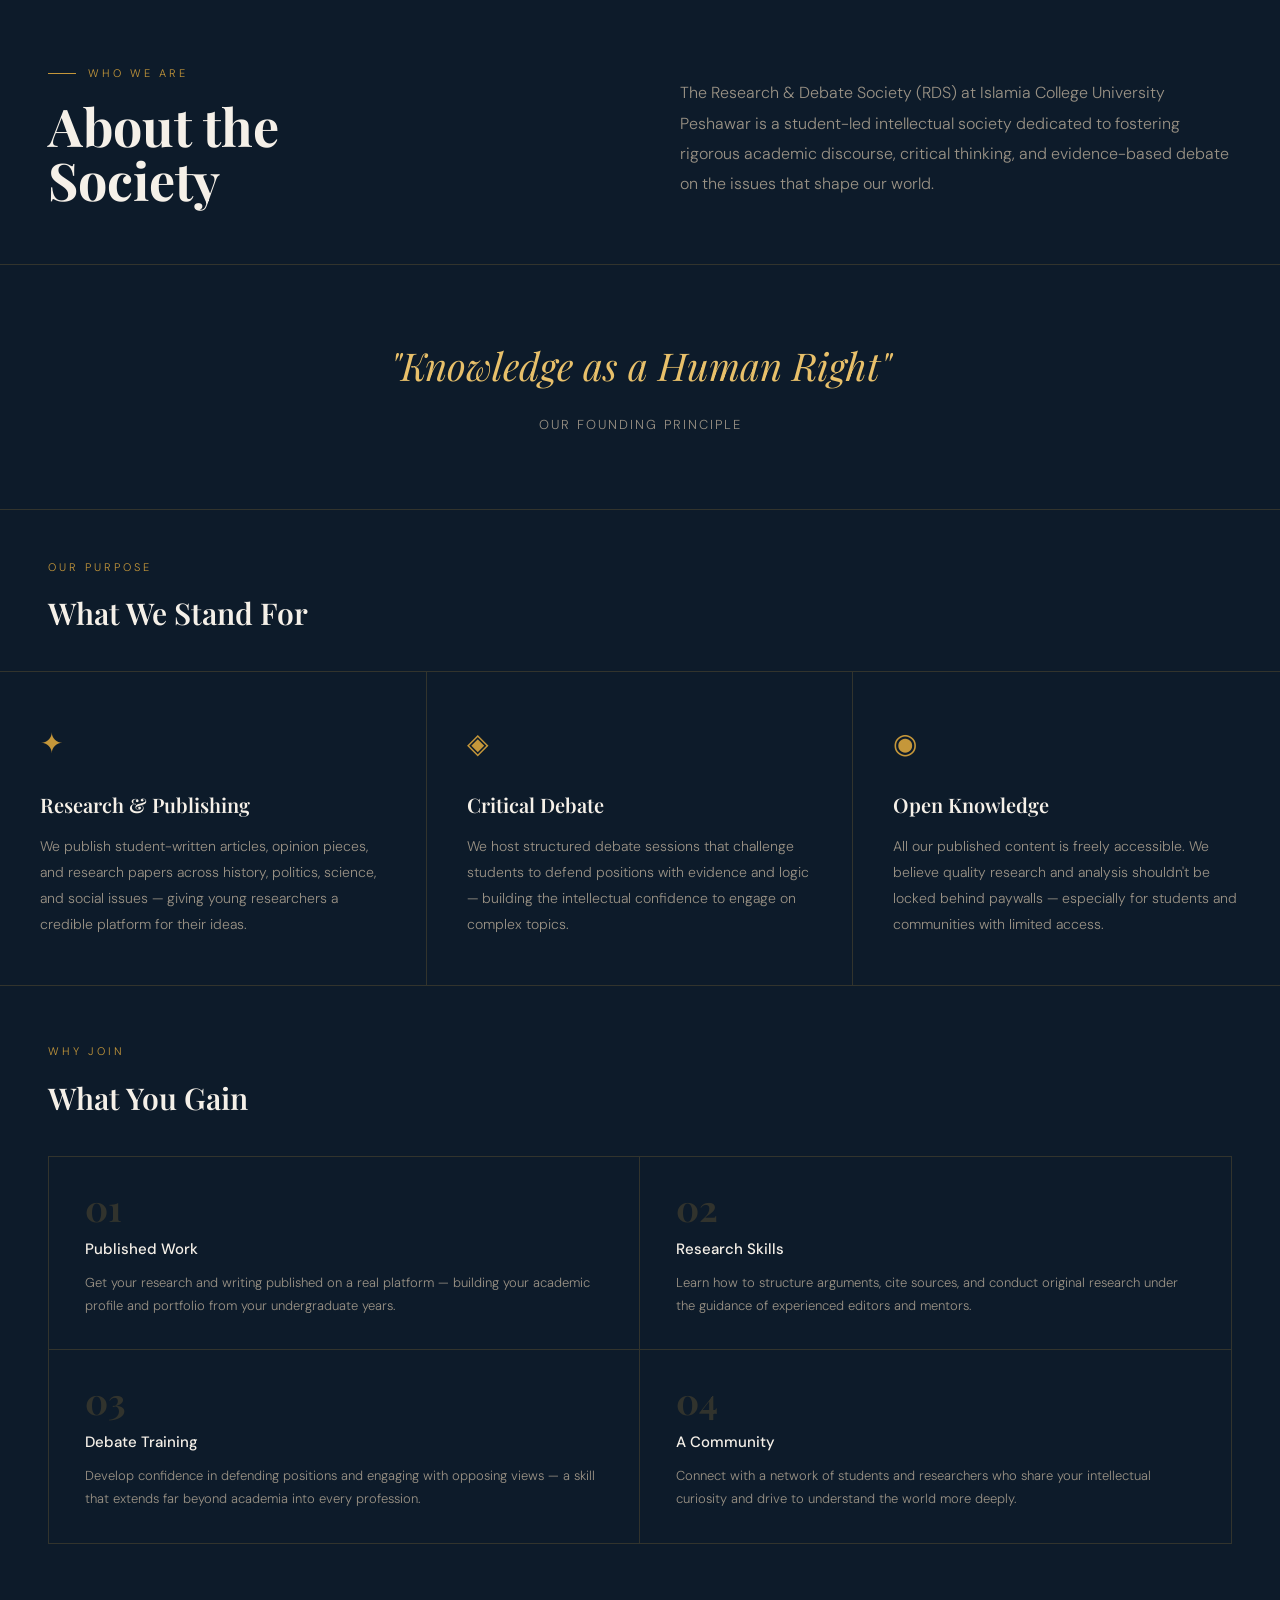
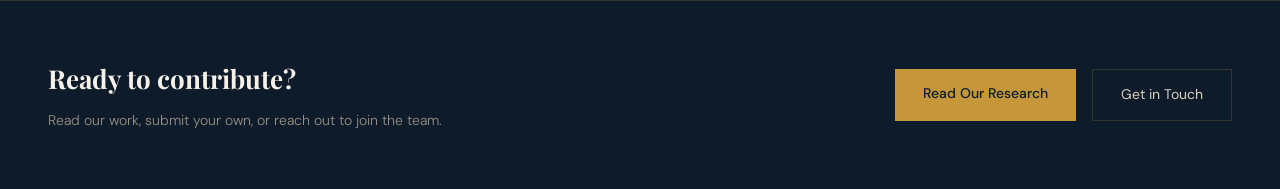
==== rds-about.html @ 9de8c7a0 "Add files via upload" ====
<!DOCTYPE html>
<html lang="en">
<head>
<meta charset="UTF-8">
<meta name="viewport" content="width=device-width, initial-scale=1.0">
<title>About — Research & Debate Society ICUP</title>
<link href="https://fonts.googleapis.com/css2?family=Playfair+Display:ital,wght@0,400;0,600;1,400;1,600&family=DM+Sans:wght@300;400;500&display=swap" rel="stylesheet">
<style>
  *, *::before, *::after { box-sizing: border-box; margin: 0; padding: 0; }
  :root {
    --navy: #0d1b2a;
    --gold: #c5973a;
    --gold-light: #e8c06a;
    --cream: #f5f0e8;
    --cream-dim: #d9d0be;
    --text-dim: #9a9285;
    --border: rgba(197,151,58,0.2);
  }
  body { background: var(--navy); color: var(--cream); font-family: 'DM Sans', sans-serif; font-weight: 300; line-height: 1.7; }

  /* HEADER */
  .page-header { padding: 64px 48px 56px; border-bottom: 1px solid var(--border); display: grid; grid-template-columns: 1fr 1fr; gap: 80px; align-items: end; }
  .eyebrow { font-size: 11px; letter-spacing: 3px; text-transform: uppercase; color: var(--gold); margin-bottom: 16px; display: flex; align-items: center; gap: 12px; }
  .eyebrow::before { content: ''; display: inline-block; width: 28px; height: 1px; background: var(--gold); }
  h1 { font-family: 'Playfair Display', serif; font-size: 52px; font-weight: 700; color: var(--cream); line-height: 1.05; }
  .header-right { padding-bottom: 8px; }
  .header-right p { font-size: 16px; color: var(--text-dim); line-height: 1.9; }

  /* MISSION STATEMENT */
  .mission { padding: 72px 48px; border-bottom: 1px solid var(--border); text-align: center; }
  .mission-quote { font-family: 'Playfair Display', serif; font-size: clamp(26px, 3vw, 40px); font-style: italic; color: var(--gold-light); line-height: 1.5; max-width: 700px; margin: 0 auto 20px; }
  .mission-attr { font-size: 13px; color: var(--text-dim); letter-spacing: 2px; text-transform: uppercase; }

  /* WHAT WE DO */
  .what-header { padding: 48px 48px 0; }
  .section-label { font-size: 11px; letter-spacing: 3px; text-transform: uppercase; color: var(--gold); margin-bottom: 12px; }
  .section-heading { font-family: 'Playfair Display', serif; font-size: 30px; font-weight: 600; color: var(--cream); margin-bottom: 0; }

  .pillars { display: grid; grid-template-columns: repeat(3, 1fr); margin-top: 0; border-top: 1px solid var(--border); margin-top: 32px; }
  .pillar { padding: 48px 40px; border-right: 1px solid var(--border); }
  .pillar:last-child { border-right: none; }
  .pillar-icon { font-size: 28px; color: var(--gold); margin-bottom: 20px; }
  .pillar-title { font-family: 'Playfair Display', serif; font-size: 20px; font-weight: 600; color: var(--cream); margin-bottom: 12px; }
  .pillar-text { font-size: 14px; color: var(--text-dim); line-height: 1.85; }

  /* BENEFITS */
  .benefits-section { border-top: 1px solid var(--border); padding: 56px 48px; }
  .benefits-grid { display: grid; grid-template-columns: 1fr 1fr; gap: 0; margin-top: 32px; border: 1px solid var(--border); }
  .benefit { padding: 32px 36px; border-right: 1px solid var(--border); border-bottom: 1px solid var(--border); }
  .benefit:nth-child(2n) { border-right: none; }
  .benefit:nth-last-child(-n+2) { border-bottom: none; }
  .benefit-num { font-family: 'Playfair Display', serif; font-size: 36px; font-weight: 700; color: rgba(197,151,58,0.2); line-height: 1; margin-bottom: 12px; }
  .benefit-title { font-size: 15px; font-weight: 500; color: var(--cream); margin-bottom: 8px; }
  .benefit-text { font-size: 13px; color: var(--text-dim); line-height: 1.8; }

  /* CTA */
  .cta-band { padding: 56px 48px; border-top: 1px solid var(--border); display: flex; justify-content: space-between; align-items: center; flex-wrap: wrap; gap: 24px; }
  .cta-text h3 { font-family: 'Playfair Display', serif; font-size: 26px; color: var(--cream); margin-bottom: 8px; }
  .cta-text p { font-size: 14px; color: var(--text-dim); }
  .cta-btns { display: flex; gap: 16px; }
  .btn-gold { display: inline-block; padding: 13px 28px; background: var(--gold); color: var(--navy); font-family: 'DM Sans', sans-serif; font-weight: 500; font-size: 14px; text-decoration: none; transition: background 0.2s; }
  .btn-gold:hover { background: var(--gold-light); }
  .btn-outline { display: inline-block; padding: 13px 28px; background: transparent; color: var(--cream-dim); font-family: 'DM Sans', sans-serif; font-weight: 400; font-size: 14px; text-decoration: none; border: 1px solid var(--border); transition: border-color 0.2s, color 0.2s; }
  .btn-outline:hover { border-color: var(--gold); color: var(--gold-light); }

  @media (max-width: 768px) {
    .page-header { grid-template-columns: 1fr; gap: 24px; padding: 40px 24px 40px; }
    h1 { font-size: 36px; }
    .mission { padding: 48px 24px; }
    .what-header { padding: 40px 24px 0; }
    .pillars { grid-template-columns: 1fr; }
    .pillar { border-right: none; border-bottom: 1px solid var(--border); padding: 32px 24px; }
    .pillar:last-child { border-bottom: none; }
    .benefits-section { padding: 40px 24px; }
    .benefits-grid { grid-template-columns: 1fr; }
    .benefit { border-right: none !important; border-bottom: 1px solid var(--border) !important; padding: 28px 24px; }
    .benefit:last-child { border-bottom: none !important; }
    .cta-band { padding: 40px 24px; flex-direction: column; align-items: flex-start; }
    .cta-btns { flex-direction: column; width: 100%; }
    .btn-gold, .btn-outline { text-align: center; }
  }
</style>
</head>
<body>

<!-- HEADER -->
<div class="page-header">
  <div>
    <div class="eyebrow">Who We Are</div>
    <h1>About the<br>Society</h1>
  </div>
  <div class="header-right">
    <p>The Research &amp; Debate Society (RDS) at Islamia College University Peshawar is a student-led intellectual society dedicated to fostering rigorous academic discourse, critical thinking, and evidence-based debate on the issues that shape our world.</p>
  </div>
</div>

<!-- MISSION -->
<div class="mission">
  <div class="mission-quote">"Knowledge as a Human Right"</div>
  <div class="mission-attr">Our founding principle</div>
</div>

<!-- WHAT WE DO -->
<div class="what-header">
  <div class="section-label">Our Purpose</div>
  <div class="section-heading">What We Stand For</div>
</div>
<div class="pillars">
  <div class="pillar">
    <div class="pillar-icon">✦</div>
    <div class="pillar-title">Research &amp; Publishing</div>
    <p class="pillar-text">We publish student-written articles, opinion pieces, and research papers across history, politics, science, and social issues — giving young researchers a credible platform for their ideas.</p>
  </div>
  <div class="pillar">
    <div class="pillar-icon">◈</div>
    <div class="pillar-title">Critical Debate</div>
    <p class="pillar-text">We host structured debate sessions that challenge students to defend positions with evidence and logic — building the intellectual confidence to engage on complex topics.</p>
  </div>
  <div class="pillar">
    <div class="pillar-icon">◉</div>
    <div class="pillar-title">Open Knowledge</div>
    <p class="pillar-text">All our published content is freely accessible. We believe quality research and analysis shouldn't be locked behind paywalls — especially for students and communities with limited access.</p>
  </div>
</div>

<!-- BENEFITS -->
<div class="benefits-section">
  <div class="section-label">Why Join</div>
  <div class="section-heading">What You Gain</div>
  <div class="benefits-grid">
    <div class="benefit">
      <div class="benefit-num">01</div>
      <div class="benefit-title">Published Work</div>
      <p class="benefit-text">Get your research and writing published on a real platform — building your academic profile and portfolio from your undergraduate years.</p>
    </div>
    <div class="benefit">
      <div class="benefit-num">02</div>
      <div class="benefit-title">Research Skills</div>
      <p class="benefit-text">Learn how to structure arguments, cite sources, and conduct original research under the guidance of experienced editors and mentors.</p>
    </div>
    <div class="benefit">
      <div class="benefit-num">03</div>
      <div class="benefit-title">Debate Training</div>
      <p class="benefit-text">Develop confidence in defending positions and engaging with opposing views — a skill that extends far beyond academia into every profession.</p>
    </div>
    <div class="benefit">
      <div class="benefit-num">04</div>
      <div class="benefit-title">A Community</div>
      <p class="benefit-text">Connect with a network of students and researchers who share your intellectual curiosity and drive to understand the world more deeply.</p>
    </div>
  </div>
</div>

<!-- CTA -->
<div class="cta-band">
  <div class="cta-text">
    <h3>Ready to contribute?</h3>
    <p>Read our work, submit your own, or reach out to join the team.</p>
  </div>
  <div class="cta-btns">
    <a class="btn-gold" href="https://sites.google.com/view/research-and-debate-society/research">Read Our Research</a>
    <a class="btn-outline" href="https://sites.google.com/view/research-and-debate-society/contact-us">Get in Touch</a>
  </div>
</div>

</body>
</html>
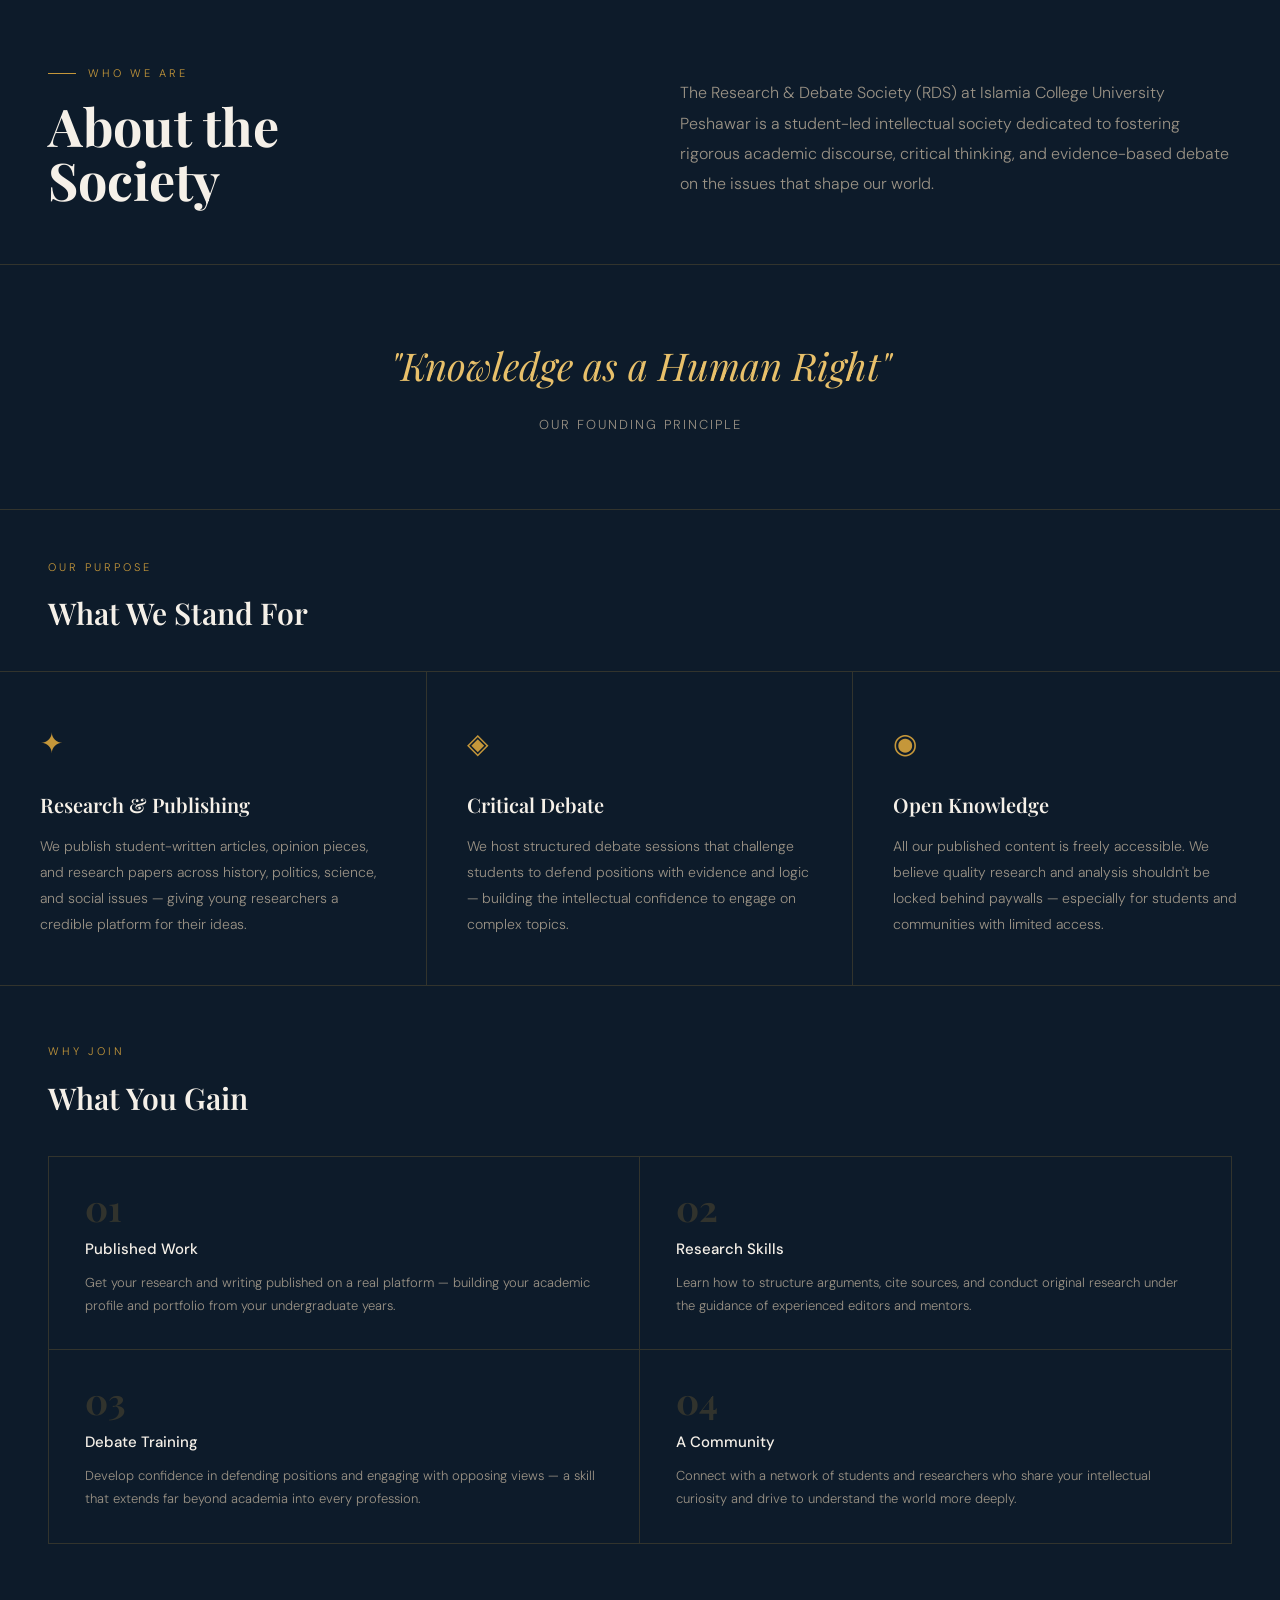
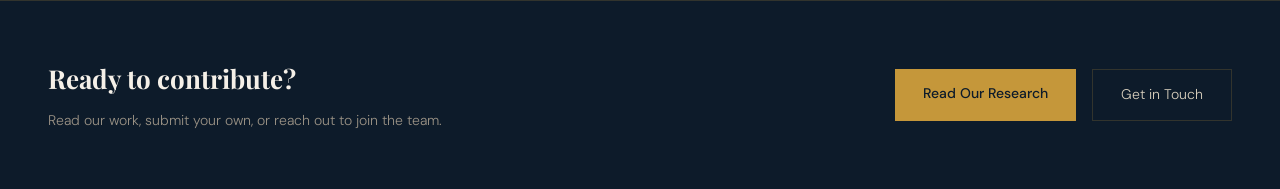
==== commit eb7f776a: "Update rds-about.html" ====
--- a/rds-about.html
+++ b/rds-about.html
@@ -1,6 +1,7 @@
 <!DOCTYPE html>
 <html lang="en">
 <head>
+<base target="_top">
 <meta charset="UTF-8">
 <meta name="viewport" content="width=device-width, initial-scale=1.0">
 <title>About — Research & Debate Society ICUP</title>
@@ -8,44 +9,36 @@
 <style>
   *, *::before, *::after { box-sizing: border-box; margin: 0; padding: 0; }
   :root {
-    --navy: #0d1b2a;
-    --gold: #c5973a;
-    --gold-light: #e8c06a;
-    --cream: #f5f0e8;
-    --cream-dim: #d9d0be;
-    --text-dim: #9a9285;
+    --navy: #0d1b2a; --gold: #c5973a; --gold-light: #e8c06a;
+    --cream: #f5f0e8; --cream-dim: #d9d0be; --text-dim: #9a9285;
     --border: rgba(197,151,58,0.2);
   }
   body { background: var(--navy); color: var(--cream); font-family: 'DM Sans', sans-serif; font-weight: 300; line-height: 1.7; }
+  a { text-decoration: none; color: inherit; }
 
-  /* HEADER */
   .page-header { padding: 64px 48px 56px; border-bottom: 1px solid var(--border); display: grid; grid-template-columns: 1fr 1fr; gap: 80px; align-items: end; }
   .eyebrow { font-size: 11px; letter-spacing: 3px; text-transform: uppercase; color: var(--gold); margin-bottom: 16px; display: flex; align-items: center; gap: 12px; }
   .eyebrow::before { content: ''; display: inline-block; width: 28px; height: 1px; background: var(--gold); }
   h1 { font-family: 'Playfair Display', serif; font-size: 52px; font-weight: 700; color: var(--cream); line-height: 1.05; }
-  .header-right { padding-bottom: 8px; }
-  .header-right p { font-size: 16px; color: var(--text-dim); line-height: 1.9; }
+  .header-right p { font-size: 16px; color: var(--text-dim); line-height: 1.9; padding-bottom: 8px; }
 
-  /* MISSION STATEMENT */
   .mission { padding: 72px 48px; border-bottom: 1px solid var(--border); text-align: center; }
   .mission-quote { font-family: 'Playfair Display', serif; font-size: clamp(26px, 3vw, 40px); font-style: italic; color: var(--gold-light); line-height: 1.5; max-width: 700px; margin: 0 auto 20px; }
   .mission-attr { font-size: 13px; color: var(--text-dim); letter-spacing: 2px; text-transform: uppercase; }
 
-  /* WHAT WE DO */
   .what-header { padding: 48px 48px 0; }
   .section-label { font-size: 11px; letter-spacing: 3px; text-transform: uppercase; color: var(--gold); margin-bottom: 12px; }
-  .section-heading { font-family: 'Playfair Display', serif; font-size: 30px; font-weight: 600; color: var(--cream); margin-bottom: 0; }
+  .section-heading { font-family: 'Playfair Display', serif; font-size: 30px; font-weight: 600; color: var(--cream); }
 
-  .pillars { display: grid; grid-template-columns: repeat(3, 1fr); margin-top: 0; border-top: 1px solid var(--border); margin-top: 32px; }
+  .pillars { display: grid; grid-template-columns: repeat(3, 1fr); margin-top: 32px; border-top: 1px solid var(--border); }
   .pillar { padding: 48px 40px; border-right: 1px solid var(--border); }
   .pillar:last-child { border-right: none; }
   .pillar-icon { font-size: 28px; color: var(--gold); margin-bottom: 20px; }
   .pillar-title { font-family: 'Playfair Display', serif; font-size: 20px; font-weight: 600; color: var(--cream); margin-bottom: 12px; }
   .pillar-text { font-size: 14px; color: var(--text-dim); line-height: 1.85; }
 
-  /* BENEFITS */
   .benefits-section { border-top: 1px solid var(--border); padding: 56px 48px; }
-  .benefits-grid { display: grid; grid-template-columns: 1fr 1fr; gap: 0; margin-top: 32px; border: 1px solid var(--border); }
+  .benefits-grid { display: grid; grid-template-columns: 1fr 1fr; margin-top: 32px; border: 1px solid var(--border); }
   .benefit { padding: 32px 36px; border-right: 1px solid var(--border); border-bottom: 1px solid var(--border); }
   .benefit:nth-child(2n) { border-right: none; }
   .benefit:nth-last-child(-n+2) { border-bottom: none; }
@@ -53,14 +46,13 @@
   .benefit-title { font-size: 15px; font-weight: 500; color: var(--cream); margin-bottom: 8px; }
   .benefit-text { font-size: 13px; color: var(--text-dim); line-height: 1.8; }
 
-  /* CTA */
   .cta-band { padding: 56px 48px; border-top: 1px solid var(--border); display: flex; justify-content: space-between; align-items: center; flex-wrap: wrap; gap: 24px; }
   .cta-text h3 { font-family: 'Playfair Display', serif; font-size: 26px; color: var(--cream); margin-bottom: 8px; }
   .cta-text p { font-size: 14px; color: var(--text-dim); }
   .cta-btns { display: flex; gap: 16px; }
-  .btn-gold { display: inline-block; padding: 13px 28px; background: var(--gold); color: var(--navy); font-family: 'DM Sans', sans-serif; font-weight: 500; font-size: 14px; text-decoration: none; transition: background 0.2s; }
+  .btn-gold { display: inline-block; padding: 13px 28px; background: var(--gold); color: var(--navy); font-weight: 500; font-size: 14px; transition: background 0.2s; }
   .btn-gold:hover { background: var(--gold-light); }
-  .btn-outline { display: inline-block; padding: 13px 28px; background: transparent; color: var(--cream-dim); font-family: 'DM Sans', sans-serif; font-weight: 400; font-size: 14px; text-decoration: none; border: 1px solid var(--border); transition: border-color 0.2s, color 0.2s; }
+  .btn-outline { display: inline-block; padding: 13px 28px; background: transparent; color: var(--cream-dim); font-size: 14px; border: 1px solid var(--border); transition: border-color 0.2s, color 0.2s; }
   .btn-outline:hover { border-color: var(--gold); color: var(--gold-light); }
 
   @media (max-width: 768px) {
@@ -77,13 +69,11 @@
     .benefit:last-child { border-bottom: none !important; }
     .cta-band { padding: 40px 24px; flex-direction: column; align-items: flex-start; }
     .cta-btns { flex-direction: column; width: 100%; }
-    .btn-gold, .btn-outline { text-align: center; }
   }
 </style>
 </head>
 <body>
 
-<!-- HEADER -->
 <div class="page-header">
   <div>
     <div class="eyebrow">Who We Are</div>
@@ -94,13 +84,11 @@
   </div>
 </div>
 
-<!-- MISSION -->
 <div class="mission">
   <div class="mission-quote">"Knowledge as a Human Right"</div>
   <div class="mission-attr">Our founding principle</div>
 </div>
 
-<!-- WHAT WE DO -->
 <div class="what-header">
   <div class="section-label">Our Purpose</div>
   <div class="section-heading">What We Stand For</div>
@@ -123,7 +111,6 @@
   </div>
 </div>
 
-<!-- BENEFITS -->
 <div class="benefits-section">
   <div class="section-label">Why Join</div>
   <div class="section-heading">What You Gain</div>
@@ -151,14 +138,13 @@
   </div>
 </div>
 
-<!-- CTA -->
 <div class="cta-band">
   <div class="cta-text">
     <h3>Ready to contribute?</h3>
     <p>Read our work, submit your own, or reach out to join the team.</p>
   </div>
   <div class="cta-btns">
-    <a class="btn-gold" href="https://sites.google.com/view/research-and-debate-society/research">Read Our Research</a>
+    <a class="btn-gold" href="https://sites.google.com/view/research-and-debate-society/articles">Read Our Research</a>
     <a class="btn-outline" href="https://sites.google.com/view/research-and-debate-society/contact-us">Get in Touch</a>
   </div>
 </div>
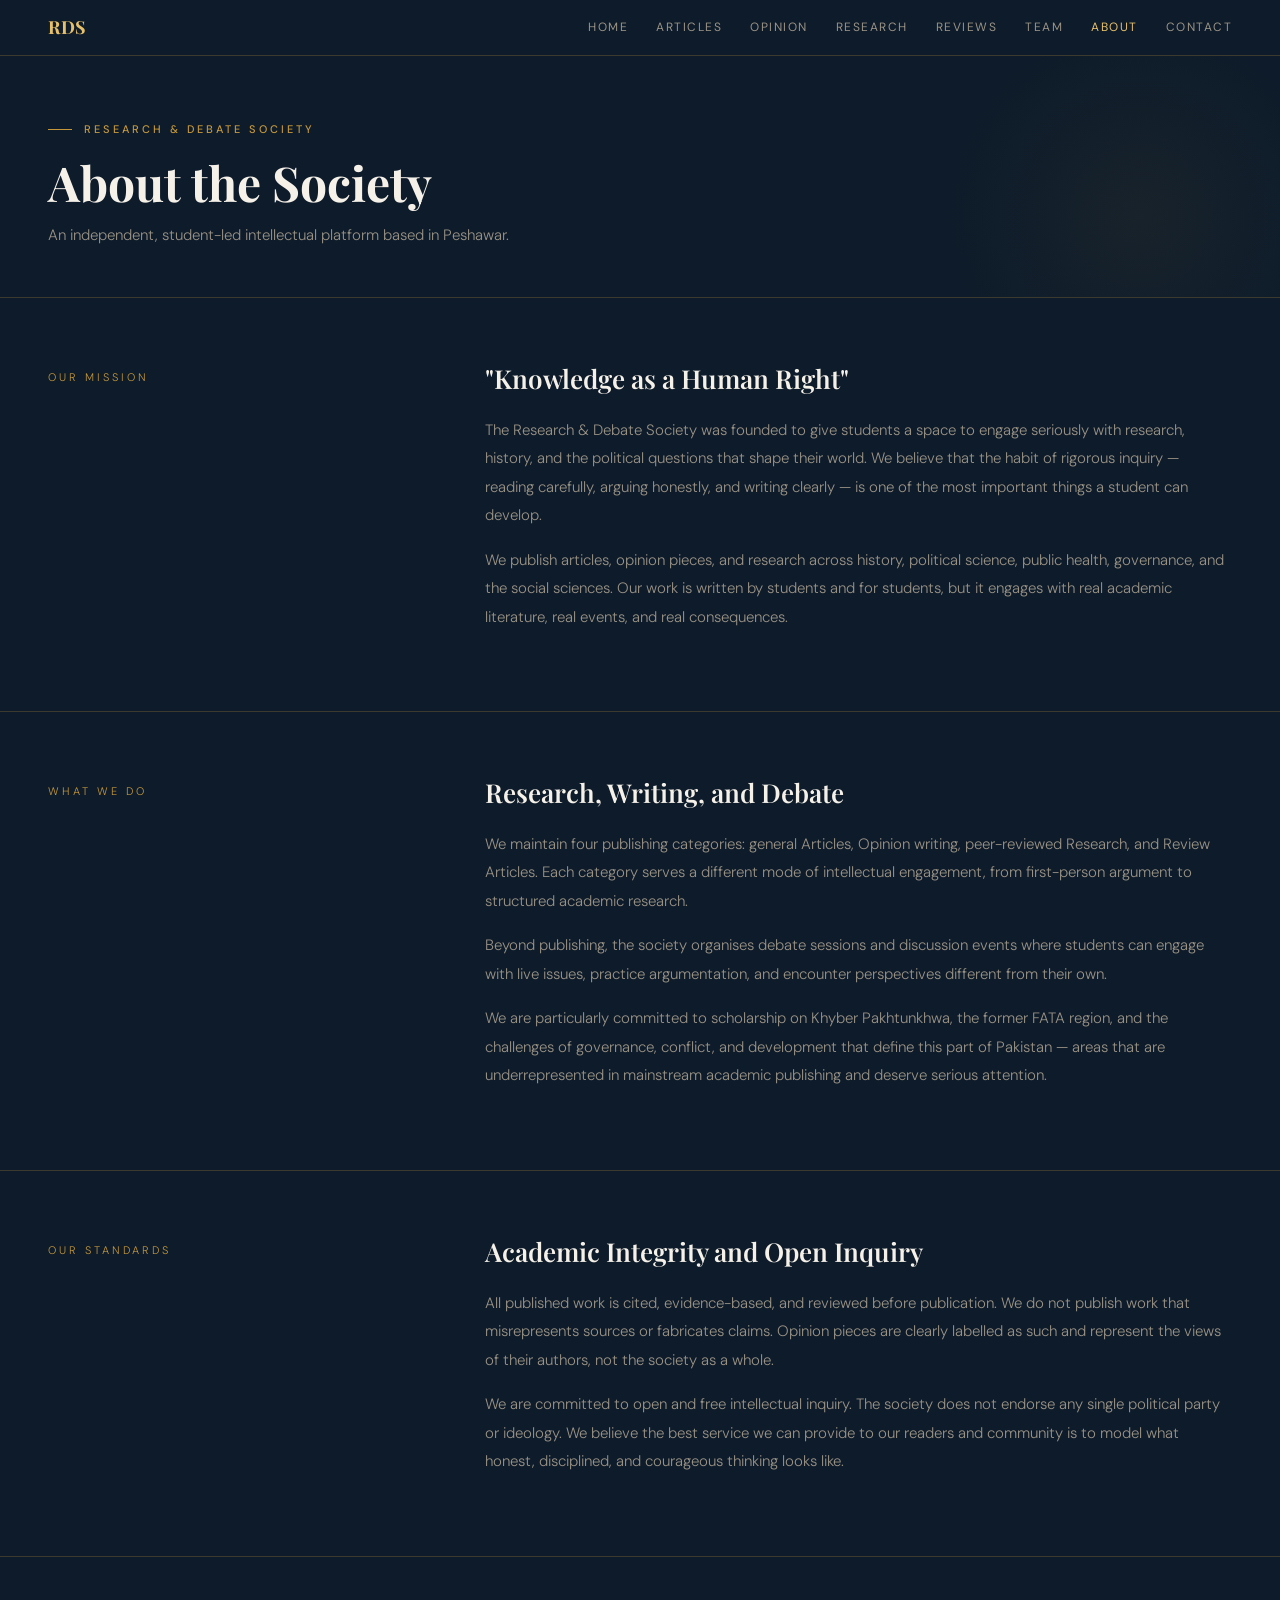
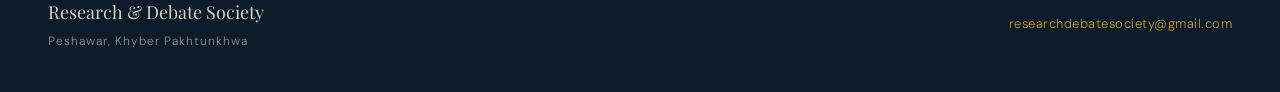
==== commit fdfa0713: "Add files via upload" ====
--- a/rds-about.html
+++ b/rds-about.html
@@ -1,152 +1,92 @@
 <!DOCTYPE html>
 <html lang="en">
 <head>
-<base target="_top">
 <meta charset="UTF-8">
+<link rel="icon" type="image/png" href="rds-icon.png">
 <meta name="viewport" content="width=device-width, initial-scale=1.0">
-<title>About — Research & Debate Society ICUP</title>
-<link href="https://fonts.googleapis.com/css2?family=Playfair+Display:ital,wght@0,400;0,600;1,400;1,600&family=DM+Sans:wght@300;400;500&display=swap" rel="stylesheet">
-<style>
-  *, *::before, *::after { box-sizing: border-box; margin: 0; padding: 0; }
-  :root {
-    --navy: #0d1b2a; --gold: #c5973a; --gold-light: #e8c06a;
-    --cream: #f5f0e8; --cream-dim: #d9d0be; --text-dim: #9a9285;
-    --border: rgba(197,151,58,0.2);
-  }
-  body { background: var(--navy); color: var(--cream); font-family: 'DM Sans', sans-serif; font-weight: 300; line-height: 1.7; }
-  a { text-decoration: none; color: inherit; }
-
-  .page-header { padding: 64px 48px 56px; border-bottom: 1px solid var(--border); display: grid; grid-template-columns: 1fr 1fr; gap: 80px; align-items: end; }
-  .eyebrow { font-size: 11px; letter-spacing: 3px; text-transform: uppercase; color: var(--gold); margin-bottom: 16px; display: flex; align-items: center; gap: 12px; }
-  .eyebrow::before { content: ''; display: inline-block; width: 28px; height: 1px; background: var(--gold); }
-  h1 { font-family: 'Playfair Display', serif; font-size: 52px; font-weight: 700; color: var(--cream); line-height: 1.05; }
-  .header-right p { font-size: 16px; color: var(--text-dim); line-height: 1.9; padding-bottom: 8px; }
-
-  .mission { padding: 72px 48px; border-bottom: 1px solid var(--border); text-align: center; }
-  .mission-quote { font-family: 'Playfair Display', serif; font-size: clamp(26px, 3vw, 40px); font-style: italic; color: var(--gold-light); line-height: 1.5; max-width: 700px; margin: 0 auto 20px; }
-  .mission-attr { font-size: 13px; color: var(--text-dim); letter-spacing: 2px; text-transform: uppercase; }
-
-  .what-header { padding: 48px 48px 0; }
-  .section-label { font-size: 11px; letter-spacing: 3px; text-transform: uppercase; color: var(--gold); margin-bottom: 12px; }
-  .section-heading { font-family: 'Playfair Display', serif; font-size: 30px; font-weight: 600; color: var(--cream); }
-
-  .pillars { display: grid; grid-template-columns: repeat(3, 1fr); margin-top: 32px; border-top: 1px solid var(--border); }
-  .pillar { padding: 48px 40px; border-right: 1px solid var(--border); }
-  .pillar:last-child { border-right: none; }
-  .pillar-icon { font-size: 28px; color: var(--gold); margin-bottom: 20px; }
-  .pillar-title { font-family: 'Playfair Display', serif; font-size: 20px; font-weight: 600; color: var(--cream); margin-bottom: 12px; }
-  .pillar-text { font-size: 14px; color: var(--text-dim); line-height: 1.85; }
-
-  .benefits-section { border-top: 1px solid var(--border); padding: 56px 48px; }
-  .benefits-grid { display: grid; grid-template-columns: 1fr 1fr; margin-top: 32px; border: 1px solid var(--border); }
-  .benefit { padding: 32px 36px; border-right: 1px solid var(--border); border-bottom: 1px solid var(--border); }
-  .benefit:nth-child(2n) { border-right: none; }
-  .benefit:nth-last-child(-n+2) { border-bottom: none; }
-  .benefit-num { font-family: 'Playfair Display', serif; font-size: 36px; font-weight: 700; color: rgba(197,151,58,0.2); line-height: 1; margin-bottom: 12px; }
-  .benefit-title { font-size: 15px; font-weight: 500; color: var(--cream); margin-bottom: 8px; }
-  .benefit-text { font-size: 13px; color: var(--text-dim); line-height: 1.8; }
-
-  .cta-band { padding: 56px 48px; border-top: 1px solid var(--border); display: flex; justify-content: space-between; align-items: center; flex-wrap: wrap; gap: 24px; }
-  .cta-text h3 { font-family: 'Playfair Display', serif; font-size: 26px; color: var(--cream); margin-bottom: 8px; }
-  .cta-text p { font-size: 14px; color: var(--text-dim); }
-  .cta-btns { display: flex; gap: 16px; }
-  .btn-gold { display: inline-block; padding: 13px 28px; background: var(--gold); color: var(--navy); font-weight: 500; font-size: 14px; transition: background 0.2s; }
-  .btn-gold:hover { background: var(--gold-light); }
-  .btn-outline { display: inline-block; padding: 13px 28px; background: transparent; color: var(--cream-dim); font-size: 14px; border: 1px solid var(--border); transition: border-color 0.2s, color 0.2s; }
-  .btn-outline:hover { border-color: var(--gold); color: var(--gold-light); }
-
-  @media (max-width: 768px) {
-    .page-header { grid-template-columns: 1fr; gap: 24px; padding: 40px 24px 40px; }
-    h1 { font-size: 36px; }
-    .mission { padding: 48px 24px; }
-    .what-header { padding: 40px 24px 0; }
-    .pillars { grid-template-columns: 1fr; }
-    .pillar { border-right: none; border-bottom: 1px solid var(--border); padding: 32px 24px; }
-    .pillar:last-child { border-bottom: none; }
-    .benefits-section { padding: 40px 24px; }
-    .benefits-grid { grid-template-columns: 1fr; }
-    .benefit { border-right: none !important; border-bottom: 1px solid var(--border) !important; padding: 28px 24px; }
-    .benefit:last-child { border-bottom: none !important; }
-    .cta-band { padding: 40px 24px; flex-direction: column; align-items: flex-start; }
-    .cta-btns { flex-direction: column; width: 100%; }
-  }
-</style>
+<title>About — Research &amp; Debate Society</title>
+<meta name="description" content="Learn about the Research &amp; Debate Society — our mission, our values, and how we engage with research and intellectual debate.">
+<link rel="canonical" href="https://research-debate-society.github.io/rds-official/rds-about.html">
+<link href="https://fonts.googleapis.com/css2?family=Playfair+Display:ital,wght@0,400;0,600;0,700;1,400;1,600&family=DM+Sans:wght@300;400;500&display=swap" rel="stylesheet">
+<link rel="stylesheet" href="rds-styles.css">
+<!-- Google tag (gtag.js) -->
+<script async src="https://www.googletagmanager.com/gtag/js?id=G-3XSXDY2PG7"></script>
+<script>
+  window.dataLayer = window.dataLayer || [];
+  function gtag(){dataLayer.push(arguments);}
+  gtag('js', new Date());
+  gtag('config', 'G-3XSXDY2PG7');
+</script>
+  <meta property="og:type" content="website">
+  <meta property="og:title" content="About — Research & Debate Society">
+  <meta property="og:description" content="About the Research & Debate Society — our mission, values, and commitment to rigorous intellectual inquiry.">
+  <meta property="og:url" content="https://research-debate-society.github.io/rds-official/rds-about.html">
+  <meta property="og:image" content="https://research-debate-society.github.io/rds-official/rds-seal-main.png">
+  <meta property="og:site_name" content="Research & Debate Society">
+  <meta name="twitter:card" content="summary_large_image">
+  <meta name="twitter:title" content="About — Research & Debate Society">
+  <meta name="twitter:description" content="About the Research & Debate Society — our mission, values, and commitment to rigorous intellectual inquiry.">
+  <meta name="twitter:image" content="https://research-debate-society.github.io/rds-official/rds-seal-main.png">
 </head>
 <body>
 
-<div class="page-header">
-  <div>
-    <div class="eyebrow">Who We Are</div>
-    <h1>About the<br>Society</h1>
+<nav class="site-nav">
+  <a class="nav-brand" href="index.html">RDS</a>
+  <div class="nav-links">
+    <a href="index.html">Home</a>
+    <a href="rds-articles.html">Articles</a>
+    <a href="rds-opinion-articles.html">Opinion</a>
+    <a href="rds-research-articles.html">Research</a>
+    <a href="rds-review-articles.html">Reviews</a>
+    <a href="rds-team.html">Team</a>
+    <a href="rds-about.html" class="active">About</a>
+    <a href="rds-contact.html">Contact</a>
   </div>
-  <div class="header-right">
-    <p>The Research &amp; Debate Society (RDS) at Islamia College University Peshawar is a student-led intellectual society dedicated to fostering rigorous academic discourse, critical thinking, and evidence-based debate on the issues that shape our world.</p>
+  <div class="nav-hamburger" onclick="document.querySelector('.nav-links').classList.toggle('open')">
+    <span></span><span></span><span></span>
+  </div>
+</nav>
+
+<div class="page-hero">
+  <div class="page-hero-eyebrow">Research &amp; Debate Society</div>
+  <h1>About the Society</h1>
+  <p>An independent, student-led intellectual platform based in Peshawar.</p>
+</div>
+
+<div class="content-block">
+  <div class="content-label">Our Mission</div>
+  <div class="content-body">
+    <h2>"Knowledge as a Human Right"</h2>
+    <p>The Research &amp; Debate Society was founded to give students a space to engage seriously with research, history, and the political questions that shape their world. We believe that the habit of rigorous inquiry — reading carefully, arguing honestly, and writing clearly — is one of the most important things a student can develop.</p>
+    <p>We publish articles, opinion pieces, and research across history, political science, public health, governance, and the social sciences. Our work is written by students and for students, but it engages with real academic literature, real events, and real consequences.</p>
   </div>
 </div>
 
-<div class="mission">
-  <div class="mission-quote">"Knowledge as a Human Right"</div>
-  <div class="mission-attr">Our founding principle</div>
-</div>
-
-<div class="what-header">
-  <div class="section-label">Our Purpose</div>
-  <div class="section-heading">What We Stand For</div>
-</div>
-<div class="pillars">
-  <div class="pillar">
-    <div class="pillar-icon">✦</div>
-    <div class="pillar-title">Research &amp; Publishing</div>
-    <p class="pillar-text">We publish student-written articles, opinion pieces, and research papers across history, politics, science, and social issues — giving young researchers a credible platform for their ideas.</p>
-  </div>
-  <div class="pillar">
-    <div class="pillar-icon">◈</div>
-    <div class="pillar-title">Critical Debate</div>
-    <p class="pillar-text">We host structured debate sessions that challenge students to defend positions with evidence and logic — building the intellectual confidence to engage on complex topics.</p>
-  </div>
-  <div class="pillar">
-    <div class="pillar-icon">◉</div>
-    <div class="pillar-title">Open Knowledge</div>
-    <p class="pillar-text">All our published content is freely accessible. We believe quality research and analysis shouldn't be locked behind paywalls — especially for students and communities with limited access.</p>
+<div class="content-block">
+  <div class="content-label">What We Do</div>
+  <div class="content-body">
+    <h2>Research, Writing, and Debate</h2>
+    <p>We maintain four publishing categories: general Articles, Opinion writing, peer-reviewed Research, and Review Articles. Each category serves a different mode of intellectual engagement, from first-person argument to structured academic research.</p>
+    <p>Beyond publishing, the society organises debate sessions and discussion events where students can engage with live issues, practice argumentation, and encounter perspectives different from their own.</p>
+    <p>We are particularly committed to scholarship on Khyber Pakhtunkhwa, the former FATA region, and the challenges of governance, conflict, and development that define this part of Pakistan — areas that are underrepresented in mainstream academic publishing and deserve serious attention.</p>
   </div>
 </div>
 
-<div class="benefits-section">
-  <div class="section-label">Why Join</div>
-  <div class="section-heading">What You Gain</div>
-  <div class="benefits-grid">
-    <div class="benefit">
-      <div class="benefit-num">01</div>
-      <div class="benefit-title">Published Work</div>
-      <p class="benefit-text">Get your research and writing published on a real platform — building your academic profile and portfolio from your undergraduate years.</p>
-    </div>
-    <div class="benefit">
-      <div class="benefit-num">02</div>
-      <div class="benefit-title">Research Skills</div>
-      <p class="benefit-text">Learn how to structure arguments, cite sources, and conduct original research under the guidance of experienced editors and mentors.</p>
-    </div>
-    <div class="benefit">
-      <div class="benefit-num">03</div>
-      <div class="benefit-title">Debate Training</div>
-      <p class="benefit-text">Develop confidence in defending positions and engaging with opposing views — a skill that extends far beyond academia into every profession.</p>
-    </div>
-    <div class="benefit">
-      <div class="benefit-num">04</div>
-      <div class="benefit-title">A Community</div>
-      <p class="benefit-text">Connect with a network of students and researchers who share your intellectual curiosity and drive to understand the world more deeply.</p>
-    </div>
+<div class="content-block">
+  <div class="content-label">Our Standards</div>
+  <div class="content-body">
+    <h2>Academic Integrity and Open Inquiry</h2>
+    <p>All published work is cited, evidence-based, and reviewed before publication. We do not publish work that misrepresents sources or fabricates claims. Opinion pieces are clearly labelled as such and represent the views of their authors, not the society as a whole.</p>
+    <p>We are committed to open and free intellectual inquiry. The society does not endorse any single political party or ideology. We believe the best service we can provide to our readers and community is to model what honest, disciplined, and courageous thinking looks like.</p>
   </div>
 </div>
 
-<div class="cta-band">
-  <div class="cta-text">
-    <h3>Ready to contribute?</h3>
-    <p>Read our work, submit your own, or reach out to join the team.</p>
+<div class="footer-band">
+  <div>
+    <div class="footer-name">Research &amp; Debate Society</div>
+    <div class="footer-detail">Peshawar, Khyber Pakhtunkhwa</div>
   </div>
-  <div class="cta-btns">
-    <a class="btn-gold" href="https://sites.google.com/view/research-and-debate-society/articles">Read Our Research</a>
-    <a class="btn-outline" href="https://sites.google.com/view/research-and-debate-society/contact-us">Get in Touch</a>
-  </div>
+  <a class="footer-contact" href="mailto:researchdebatesociety@gmail.com">researchdebatesociety@gmail.com</a>
 </div>
 
 </body>
--- a/rds-styles.css
+++ b/rds-styles.css
@@ -0,0 +1,946 @@
+/* ============================================================
+   RDS — Research & Debate Society, ICUP
+   Shared Stylesheet
+   ============================================================ */
+
+*, *::before, *::after { box-sizing: border-box; margin: 0; padding: 0; }
+
+:root {
+  --navy: #0d1b2a;
+  --gold: #c5973a;
+  --gold-light: #e8c06a;
+  --cream: #f5f0e8;
+  --cream-dim: #d9d0be;
+  --text: #f0ece3;
+  --text-dim: #9a9285;
+  --border: rgba(197,151,58,0.25);
+}
+
+body {
+  background: var(--navy);
+  color: var(--text);
+  font-family: 'DM Sans', sans-serif;
+  font-weight: 300;
+  line-height: 1.7;
+  overflow-x: hidden;
+}
+
+a { text-decoration: none; color: inherit; }
+
+/* ── Navigation ──────────────────────────────────────────── */
+.site-nav {
+  display: flex;
+  align-items: center;
+  justify-content: space-between;
+  padding: 0 48px;
+  height: 56px;
+  border-bottom: 1px solid var(--border);
+  background: var(--navy);
+  position: sticky;
+  top: 0;
+  z-index: 100;
+}
+
+.nav-brand {
+  font-family: 'Playfair Display', serif;
+  font-size: 18px;
+  font-weight: 700;
+  color: var(--gold-light);
+  letter-spacing: 0.5px;
+  flex-shrink: 0;
+}
+
+
+
+
+
+
+
+
+
+.nav-links {
+  display: flex;
+  align-items: center;
+  gap: 28px;
+}
+
+.nav-links a {
+  font-size: 12px;
+  font-weight: 400;
+  letter-spacing: 1.5px;
+  text-transform: uppercase;
+  color: var(--text-dim);
+  transition: color 0.2s;
+}
+
+.nav-links a:hover,
+.nav-links a.active { color: var(--gold-light); }
+
+.nav-hamburger {
+  display: none;
+  flex-direction: column;
+  gap: 5px;
+  cursor: pointer;
+  padding: 4px;
+}
+
+.nav-hamburger span {
+  display: block;
+  width: 22px;
+  height: 1px;
+  background: var(--text-dim);
+}
+
+/* ── Hero ─────────────────────────────────────────────────── */
+.hero {
+  position: relative;
+  padding: 80px 48px 64px;
+  border-bottom: 1px solid var(--border);
+  overflow: hidden;
+}
+
+.hero::before {
+  content: '';
+  position: absolute;
+  top: -60px; right: -80px;
+  width: 500px; height: 500px;
+  background: radial-gradient(circle, rgba(197,151,58,0.08) 0%, transparent 70%);
+  pointer-events: none;
+}
+
+.hero-eyebrow {
+  font-size: 11px;
+  font-weight: 500;
+  letter-spacing: 3px;
+  text-transform: uppercase;
+  color: var(--gold);
+  margin-bottom: 20px;
+  display: flex;
+  align-items: center;
+  gap: 12px;
+}
+
+.hero-eyebrow::before {
+  content: '';
+  display: inline-block;
+  width: 32px; height: 1px;
+  background: var(--gold);
+}
+
+.hero h1 {
+  font-family: 'Playfair Display', serif;
+  font-size: clamp(38px, 5vw, 64px);
+  font-weight: 700;
+  line-height: 1.1;
+  color: var(--cream);
+  max-width: 700px;
+  margin-bottom: 12px;
+}
+
+.hero h1 em {
+  font-style: italic;
+  color: var(--gold-light);
+}
+
+.hero-sub {
+  font-size: 16px;
+  color: var(--text-dim);
+  max-width: 560px;
+  margin-bottom: 40px;
+  line-height: 1.8;
+}
+
+.hero-actions {
+  display: flex;
+  gap: 16px;
+  flex-wrap: wrap;
+}
+
+.btn-primary {
+  display: inline-block;
+  padding: 12px 28px;
+  background: var(--gold);
+  color: var(--navy);
+  font-weight: 500;
+  font-size: 14px;
+  letter-spacing: 0.5px;
+  transition: background 0.2s;
+}
+
+.btn-primary:hover { background: var(--gold-light); }
+
+.btn-outline {
+  display: inline-block;
+  padding: 12px 28px;
+  background: transparent;
+  color: var(--cream-dim);
+  font-size: 14px;
+  border: 1px solid rgba(197,151,58,0.4);
+  transition: border-color 0.2s, color 0.2s;
+}
+
+.btn-outline:hover { border-color: var(--gold); color: var(--gold-light); }
+
+/* ── Stats ────────────────────────────────────────────────── */
+.stats {
+  display: grid;
+  grid-template-columns: repeat(4, 1fr);
+  border-bottom: 1px solid var(--border);
+}
+
+.stat {
+  padding: 32px 40px;
+  border-right: 1px solid var(--border);
+}
+
+.stat:last-child { border-right: none; }
+
+.stat-number {
+  font-family: 'Playfair Display', serif;
+  font-size: 40px;
+  font-weight: 600;
+  color: var(--gold-light);
+  line-height: 1;
+  margin-bottom: 6px;
+}
+
+.stat-label {
+  font-size: 12px;
+  letter-spacing: 1.5px;
+  text-transform: uppercase;
+  color: var(--text-dim);
+}
+
+/* ── Section Header ──────────────────────────────────────── */
+.section-header {
+  display: flex;
+  align-items: baseline;
+  justify-content: space-between;
+  padding: 48px 48px 24px;
+  border-bottom: 1px solid var(--border);
+}
+
+.section-title {
+  font-size: 13px;
+  font-weight: 400;
+  letter-spacing: 3px;
+  text-transform: uppercase;
+  color: var(--gold);
+}
+
+.section-link {
+  font-size: 13px;
+  color: var(--text-dim);
+  letter-spacing: 0.5px;
+  transition: color 0.2s;
+}
+
+.section-link:hover { color: var(--gold-light); }
+
+/* ── Featured ─────────────────────────────────────────────── */
+.featured {
+  display: grid;
+  grid-template-columns: 1fr 1fr;
+  border-bottom: 1px solid var(--border);
+}
+
+.featured-main {
+  padding: 48px;
+  border-right: 1px solid var(--border);
+  display: block;
+  transition: background 0.2s;
+}
+
+.featured-main:hover { background: rgba(197,151,58,0.03); }
+
+.featured-tag {
+  display: inline-block;
+  font-size: 10px;
+  letter-spacing: 2px;
+  text-transform: uppercase;
+  color: var(--gold);
+  border: 1px solid var(--border);
+  padding: 4px 10px;
+  margin-bottom: 20px;
+}
+
+.featured-title {
+  font-family: 'Playfair Display', serif;
+  font-size: 26px;
+  font-weight: 600;
+  line-height: 1.3;
+  color: var(--cream);
+  margin-bottom: 16px;
+  display: block;
+  transition: color 0.2s;
+}
+
+.featured-main:hover .featured-title { color: var(--gold-light); }
+
+.featured-excerpt {
+  font-size: 14px;
+  color: var(--text-dim);
+  line-height: 1.8;
+  margin-bottom: 28px;
+}
+
+.article-meta {
+  display: flex;
+  align-items: center;
+  gap: 16px;
+  font-size: 12px;
+  color: var(--text-dim);
+}
+
+.article-meta .author { color: var(--cream-dim); font-weight: 500; }
+
+.dot {
+  width: 3px; height: 3px;
+  background: var(--text-dim);
+  border-radius: 50%;
+  display: inline-block;
+}
+
+/* ── Side Articles ────────────────────────────────────────── */
+.featured-side { display: flex; flex-direction: column; }
+
+.side-article {
+  padding: 32px 40px;
+  border-bottom: 1px solid var(--border);
+  transition: background 0.2s;
+  display: block;
+}
+
+.side-article:last-child { border-bottom: none; }
+.side-article:hover { background: rgba(197,151,58,0.04); }
+
+.side-article-num {
+  font-family: 'Playfair Display', serif;
+  font-size: 32px;
+  font-weight: 700;
+  color: rgba(197,151,58,0.15);
+  line-height: 1;
+  margin-bottom: 12px;
+}
+
+.side-article-tag {
+  font-size: 10px;
+  letter-spacing: 2px;
+  text-transform: uppercase;
+  color: var(--gold);
+  margin-bottom: 8px;
+}
+
+.side-article-title {
+  font-family: 'Playfair Display', serif;
+  font-size: 17px;
+  font-weight: 600;
+  color: var(--cream);
+  line-height: 1.4;
+  margin-bottom: 10px;
+}
+
+.side-article:hover .side-article-title { color: var(--gold-light); }
+.side-article-author { font-size: 12px; color: var(--text-dim); }
+
+/* ── Mission ──────────────────────────────────────────────── */
+.mission {
+  padding: 64px 48px;
+  border-bottom: 1px solid var(--border);
+  display: grid;
+  grid-template-columns: 1fr 2fr;
+  gap: 64px;
+  align-items: start;
+}
+
+.mission-label {
+  font-size: 11px;
+  letter-spacing: 3px;
+  text-transform: uppercase;
+  color: var(--gold);
+  padding-top: 6px;
+}
+
+.mission-quote {
+  font-family: 'Playfair Display', serif;
+  font-size: 22px;
+  font-style: italic;
+  color: var(--cream);
+  line-height: 1.6;
+  border-left: 2px solid var(--gold);
+  padding-left: 32px;
+}
+
+.mission-body {
+  font-size: 15px;
+  color: var(--text-dim);
+  line-height: 1.9;
+  margin-top: 20px;
+  padding-left: 32px;
+}
+
+/* ── Categories ───────────────────────────────────────────── */
+.categories {
+  display: grid;
+  grid-template-columns: repeat(4, 1fr);
+  border-bottom: 1px solid var(--border);
+}
+
+.category {
+  padding: 36px 40px;
+  border-right: 1px solid var(--border);
+  transition: background 0.2s;
+  display: block;
+}
+
+.category:last-child { border-right: none; }
+.category:hover { background: rgba(197,151,58,0.05); }
+
+.category-icon { font-size: 22px; margin-bottom: 16px; color: var(--gold); }
+.category-name { font-family: 'Playfair Display', serif; font-size: 16px; color: var(--cream); margin-bottom: 6px; }
+.category-count { font-size: 12px; color: var(--text-dim); }
+
+/* ── Footer Band ──────────────────────────────────────────── */
+.footer-band {
+  padding: 40px 48px;
+  display: flex;
+  align-items: center;
+  justify-content: space-between;
+}
+
+.footer-name {
+  font-family: 'Playfair Display', serif;
+  font-size: 18px;
+  color: var(--cream-dim);
+}
+
+.footer-detail {
+  font-size: 12px;
+  color: var(--text-dim);
+  letter-spacing: 1px;
+  margin-top: 4px;
+}
+
+.footer-contact {
+  font-size: 13px;
+  color: var(--gold);
+  letter-spacing: 0.5px;
+  transition: color 0.2s;
+}
+
+.footer-contact:hover { color: var(--gold-light); }
+
+/* ── Listing Page ─────────────────────────────────────────── */
+.page-hero {
+  padding: 64px 48px 48px;
+  border-bottom: 1px solid var(--border);
+  position: relative;
+  overflow: hidden;
+}
+
+.page-hero::before {
+  content: '';
+  position: absolute;
+  top: -40px; right: -60px;
+  width: 400px; height: 400px;
+  background: radial-gradient(circle, rgba(197,151,58,0.06) 0%, transparent 70%);
+  pointer-events: none;
+}
+
+.page-hero-eyebrow {
+  font-size: 11px;
+  font-weight: 500;
+  letter-spacing: 3px;
+  text-transform: uppercase;
+  color: var(--gold);
+  margin-bottom: 16px;
+  display: flex;
+  align-items: center;
+  gap: 12px;
+}
+
+.page-hero-eyebrow::before {
+  content: '';
+  display: inline-block;
+  width: 24px; height: 1px;
+  background: var(--gold);
+}
+
+.page-hero h1 {
+  font-family: 'Playfair Display', serif;
+  font-size: clamp(28px, 4vw, 48px);
+  font-weight: 700;
+  line-height: 1.15;
+  color: var(--cream);
+  max-width: 600px;
+  margin-bottom: 12px;
+}
+
+.page-hero p {
+  font-size: 15px;
+  color: var(--text-dim);
+  max-width: 520px;
+  line-height: 1.8;
+}
+
+.articles-grid {
+  display: grid;
+  grid-template-columns: repeat(2, 1fr);
+  border-bottom: 1px solid var(--border);
+}
+
+.article-card {
+  padding: 40px 48px;
+  border-right: 1px solid var(--border);
+  border-bottom: 1px solid var(--border);
+  transition: background 0.2s;
+  display: block;
+}
+
+.article-card:nth-child(2n) { border-right: none; }
+.article-card:hover { background: rgba(197,151,58,0.03); }
+
+.card-tag {
+  display: inline-block;
+  font-size: 10px;
+  letter-spacing: 2px;
+  text-transform: uppercase;
+  color: var(--gold);
+  border: 1px solid var(--border);
+  padding: 3px 10px;
+  margin-bottom: 16px;
+}
+
+.card-title {
+  font-family: 'Playfair Display', serif;
+  font-size: 21px;
+  font-weight: 600;
+  line-height: 1.35;
+  color: var(--cream);
+  margin-bottom: 12px;
+  display: block;
+  transition: color 0.2s;
+}
+
+.article-card:hover .card-title { color: var(--gold-light); }
+
+.card-excerpt {
+  font-size: 14px;
+  color: var(--text-dim);
+  line-height: 1.8;
+  margin-bottom: 20px;
+}
+
+.card-meta {
+  display: flex;
+  align-items: center;
+  gap: 12px;
+  font-size: 12px;
+  color: var(--text-dim);
+}
+
+.card-meta .author { color: var(--cream-dim); font-weight: 500; }
+
+.card-arrow {
+  display: inline-block;
+  font-size: 13px;
+  color: var(--gold);
+  margin-top: 16px;
+  transition: transform 0.2s;
+}
+
+.article-card:hover .card-arrow { transform: translateX(4px); }
+
+/* ── Article Page ─────────────────────────────────────────── */
+.article-header {
+  padding: 64px 48px 48px;
+  border-bottom: 1px solid var(--border);
+  max-width: 860px;
+}
+
+.article-header .featured-tag { margin-bottom: 24px; }
+
+.article-title {
+  font-family: 'Playfair Display', serif;
+  font-size: clamp(28px, 4vw, 44px);
+  font-weight: 700;
+  line-height: 1.2;
+  color: var(--cream);
+  margin-bottom: 24px;
+}
+
+.article-byline {
+  display: flex;
+  flex-wrap: wrap;
+  gap: 8px 24px;
+  margin-bottom: 16px;
+  font-size: 14px;
+}
+
+.article-byline .author-name {
+  color: var(--cream-dim);
+  font-weight: 500;
+}
+
+.article-byline .author-affil {
+  color: var(--text-dim);
+  font-size: 13px;
+}
+
+.article-pub-meta {
+  display: flex;
+  align-items: center;
+  gap: 16px;
+  font-size: 12px;
+  color: var(--text-dim);
+  margin-top: 8px;
+}
+
+.article-body {
+  padding: 56px 48px;
+  max-width: 860px;
+}
+
+.article-body h2 {
+  font-family: 'Playfair Display', serif;
+  font-size: 22px;
+  font-weight: 600;
+  color: var(--cream);
+  margin: 40px 0 16px;
+  padding-bottom: 8px;
+  border-bottom: 1px solid var(--border);
+}
+
+.article-body h3 {
+  font-family: 'Playfair Display', serif;
+  font-size: 18px;
+  font-weight: 600;
+  color: var(--cream-dim);
+  margin: 32px 0 12px;
+}
+
+.article-body p {
+  font-size: 16px;
+  color: var(--text-dim);
+  line-height: 1.9;
+  margin-bottom: 20px;
+}
+
+.article-body p:first-of-type {
+  font-size: 17px;
+  color: rgba(240,236,227,0.85);
+}
+
+.article-body em { font-style: italic; }
+
+.article-body strong {
+  color: var(--cream-dim);
+  font-weight: 500;
+}
+
+.article-body ul, .article-body ol {
+  margin: 16px 0 20px 24px;
+}
+
+.article-body li {
+  font-size: 15px;
+  color: var(--text-dim);
+  line-height: 1.8;
+  margin-bottom: 8px;
+}
+
+.article-body blockquote {
+  border-left: 2px solid var(--gold);
+  padding: 4px 0 4px 24px;
+  margin: 28px 0;
+}
+
+.article-body blockquote p {
+  font-family: 'Playfair Display', serif;
+  font-style: italic;
+  font-size: 18px;
+  color: var(--cream-dim);
+}
+
+.article-body sup {
+  font-size: 11px;
+  color: var(--gold);
+  vertical-align: super;
+}
+
+.article-body a {
+  color: var(--gold);
+  text-decoration: underline;
+  text-underline-offset: 3px;
+  transition: color 0.2s;
+}
+
+.article-body a:hover { color: var(--gold-light); }
+
+.article-footnote {
+  font-size: 13px;
+  color: var(--text-dim);
+  border-top: 1px solid var(--border);
+  padding-top: 12px;
+  margin-top: 8px;
+}
+
+.references-section {
+  padding: 40px 48px 56px;
+  border-top: 1px solid var(--border);
+  max-width: 860px;
+}
+
+.references-section h2 {
+  font-size: 11px;
+  font-weight: 500;
+  letter-spacing: 3px;
+  text-transform: uppercase;
+  color: var(--gold);
+  margin-bottom: 24px;
+}
+
+.references-section ol {
+  margin-left: 20px;
+}
+
+.references-section li {
+  font-size: 13px;
+  color: var(--text-dim);
+  line-height: 1.8;
+  margin-bottom: 12px;
+}
+
+.references-section a {
+  color: var(--gold);
+  word-break: break-all;
+}
+
+.citation-box {
+  margin: 40px 48px;
+  padding: 24px 32px;
+  border: 1px solid var(--border);
+  background: rgba(197,151,58,0.03);
+  max-width: 760px;
+}
+
+.citation-label {
+  font-size: 10px;
+  letter-spacing: 2px;
+  text-transform: uppercase;
+  color: var(--gold);
+  margin-bottom: 10px;
+}
+
+.citation-text {
+  font-size: 13px;
+  color: var(--text-dim);
+  line-height: 1.8;
+  font-style: italic;
+}
+
+.external-link-box {
+  margin: 0 48px 40px;
+  padding: 20px 28px;
+  border: 1px solid var(--border);
+  display: inline-flex;
+  align-items: center;
+  gap: 12px;
+  transition: background 0.2s;
+}
+
+.external-link-box:hover { background: rgba(197,151,58,0.05); }
+.external-link-box span { font-size: 13px; color: var(--text-dim); }
+.external-link-box .ext-arrow { font-size: 13px; color: var(--gold); }
+
+.back-link {
+  display: inline-flex;
+  align-items: center;
+  gap: 8px;
+  font-size: 12px;
+  letter-spacing: 1px;
+  text-transform: uppercase;
+  color: var(--text-dim);
+  padding: 32px 48px 0;
+  transition: color 0.2s;
+}
+
+.back-link:hover { color: var(--gold-light); }
+
+/* ── Team Page ────────────────────────────────────────────── */
+.team-grid {
+  display: grid;
+  grid-template-columns: repeat(2, 1fr);
+  border-bottom: 1px solid var(--border);
+}
+
+.team-card {
+  padding: 48px;
+  border-right: 1px solid var(--border);
+  border-bottom: 1px solid var(--border);
+}
+
+.team-card:nth-child(2n) { border-right: none; }
+
+.team-role {
+  font-size: 10px;
+  letter-spacing: 2px;
+  text-transform: uppercase;
+  color: var(--gold);
+  margin-bottom: 12px;
+}
+
+.team-name {
+  font-family: 'Playfair Display', serif;
+  font-size: 24px;
+  font-weight: 600;
+  color: var(--cream);
+  margin-bottom: 4px;
+}
+
+.team-affil {
+  font-size: 13px;
+  color: var(--text-dim);
+  margin-bottom: 16px;
+}
+
+.team-bio {
+  font-size: 14px;
+  color: var(--text-dim);
+  line-height: 1.8;
+  margin-bottom: 20px;
+}
+
+.team-links {
+  display: flex;
+  gap: 16px;
+}
+
+.team-link {
+  font-size: 12px;
+  color: var(--gold);
+  letter-spacing: 0.5px;
+  transition: color 0.2s;
+}
+
+.team-link:hover { color: var(--gold-light); }
+
+/* ── Contact / About ──────────────────────────────────────── */
+.content-block {
+  padding: 64px 48px;
+  border-bottom: 1px solid var(--border);
+  display: grid;
+  grid-template-columns: 1fr 2fr;
+  gap: 64px;
+  align-items: start;
+}
+
+.content-label {
+  font-size: 11px;
+  letter-spacing: 3px;
+  text-transform: uppercase;
+  color: var(--gold);
+  padding-top: 6px;
+}
+
+.content-body h2 {
+  font-family: 'Playfair Display', serif;
+  font-size: 26px;
+  font-weight: 600;
+  color: var(--cream);
+  margin-bottom: 20px;
+  line-height: 1.3;
+}
+
+.content-body p {
+  font-size: 15px;
+  color: var(--text-dim);
+  line-height: 1.9;
+  margin-bottom: 16px;
+}
+
+.contact-email {
+  display: inline-block;
+  margin-top: 24px;
+  padding: 14px 28px;
+  background: var(--gold);
+  color: var(--navy);
+  font-weight: 500;
+  font-size: 14px;
+  transition: background 0.2s;
+}
+
+.contact-email:hover { background: var(--gold-light); }
+
+.keywords-list {
+  display: flex;
+  flex-wrap: wrap;
+  gap: 8px;
+  margin-top: 16px;
+}
+
+.keyword {
+  font-size: 11px;
+  letter-spacing: 1.5px;
+  text-transform: uppercase;
+  color: var(--gold);
+  border: 1px solid var(--border);
+  padding: 4px 12px;
+}
+
+/* ── Empty State ──────────────────────────────────────────── */
+.empty-state {
+  padding: 80px 48px;
+  text-align: center;
+  border-bottom: 1px solid var(--border);
+}
+
+.empty-state p {
+  font-size: 15px;
+  color: var(--text-dim);
+  max-width: 400px;
+  margin: 0 auto;
+}
+
+/* ── Responsive ───────────────────────────────────────────── */
+@media (max-width: 900px) {
+  .site-nav { padding: 0 24px; }
+  .nav-links { display: none; }
+  .nav-hamburger { display: flex; }
+  .nav-links.open {
+    display: flex;
+    flex-direction: column;
+    position: absolute;
+    top: 56px; left: 0; right: 0;
+    background: var(--navy);
+    border-bottom: 1px solid var(--border);
+    padding: 24px;
+    gap: 20px;
+  }
+}
+
+@media (max-width: 768px) {
+  .hero { padding: 48px 24px 40px; }
+  .stats { grid-template-columns: repeat(2, 1fr); }
+  .stat { padding: 24px; }
+  .featured { grid-template-columns: 1fr; }
+  .featured-main { padding: 32px 24px; border-right: none; border-bottom: 1px solid var(--border); }
+  .side-article { padding: 24px; }
+  .mission { grid-template-columns: 1fr; gap: 24px; padding: 48px 24px; }
+  .mission-quote, .mission-body { padding-left: 20px; }
+  .categories { grid-template-columns: repeat(2, 1fr); }
+  .category { padding: 24px; }
+  .section-header { padding: 32px 24px 16px; }
+  .footer-band { flex-direction: column; gap: 16px; text-align: center; padding: 32px 24px; }
+  .page-hero { padding: 48px 24px 36px; }
+  .articles-grid { grid-template-columns: 1fr; }
+  .article-card { border-right: none; padding: 32px 24px; }
+  .article-header { padding: 48px 24px 36px; }
+  .article-body { padding: 40px 24px; }
+  .references-section { padding: 32px 24px 48px; }
+  .citation-box, .external-link-box { margin-left: 24px; margin-right: 24px; }
+  .back-link { padding: 24px 24px 0; }
+  .team-grid { grid-template-columns: 1fr; }
+  .team-card { border-right: none; padding: 36px 24px; }
+  .content-block { grid-template-columns: 1fr; gap: 24px; padding: 48px 24px; }
+}
